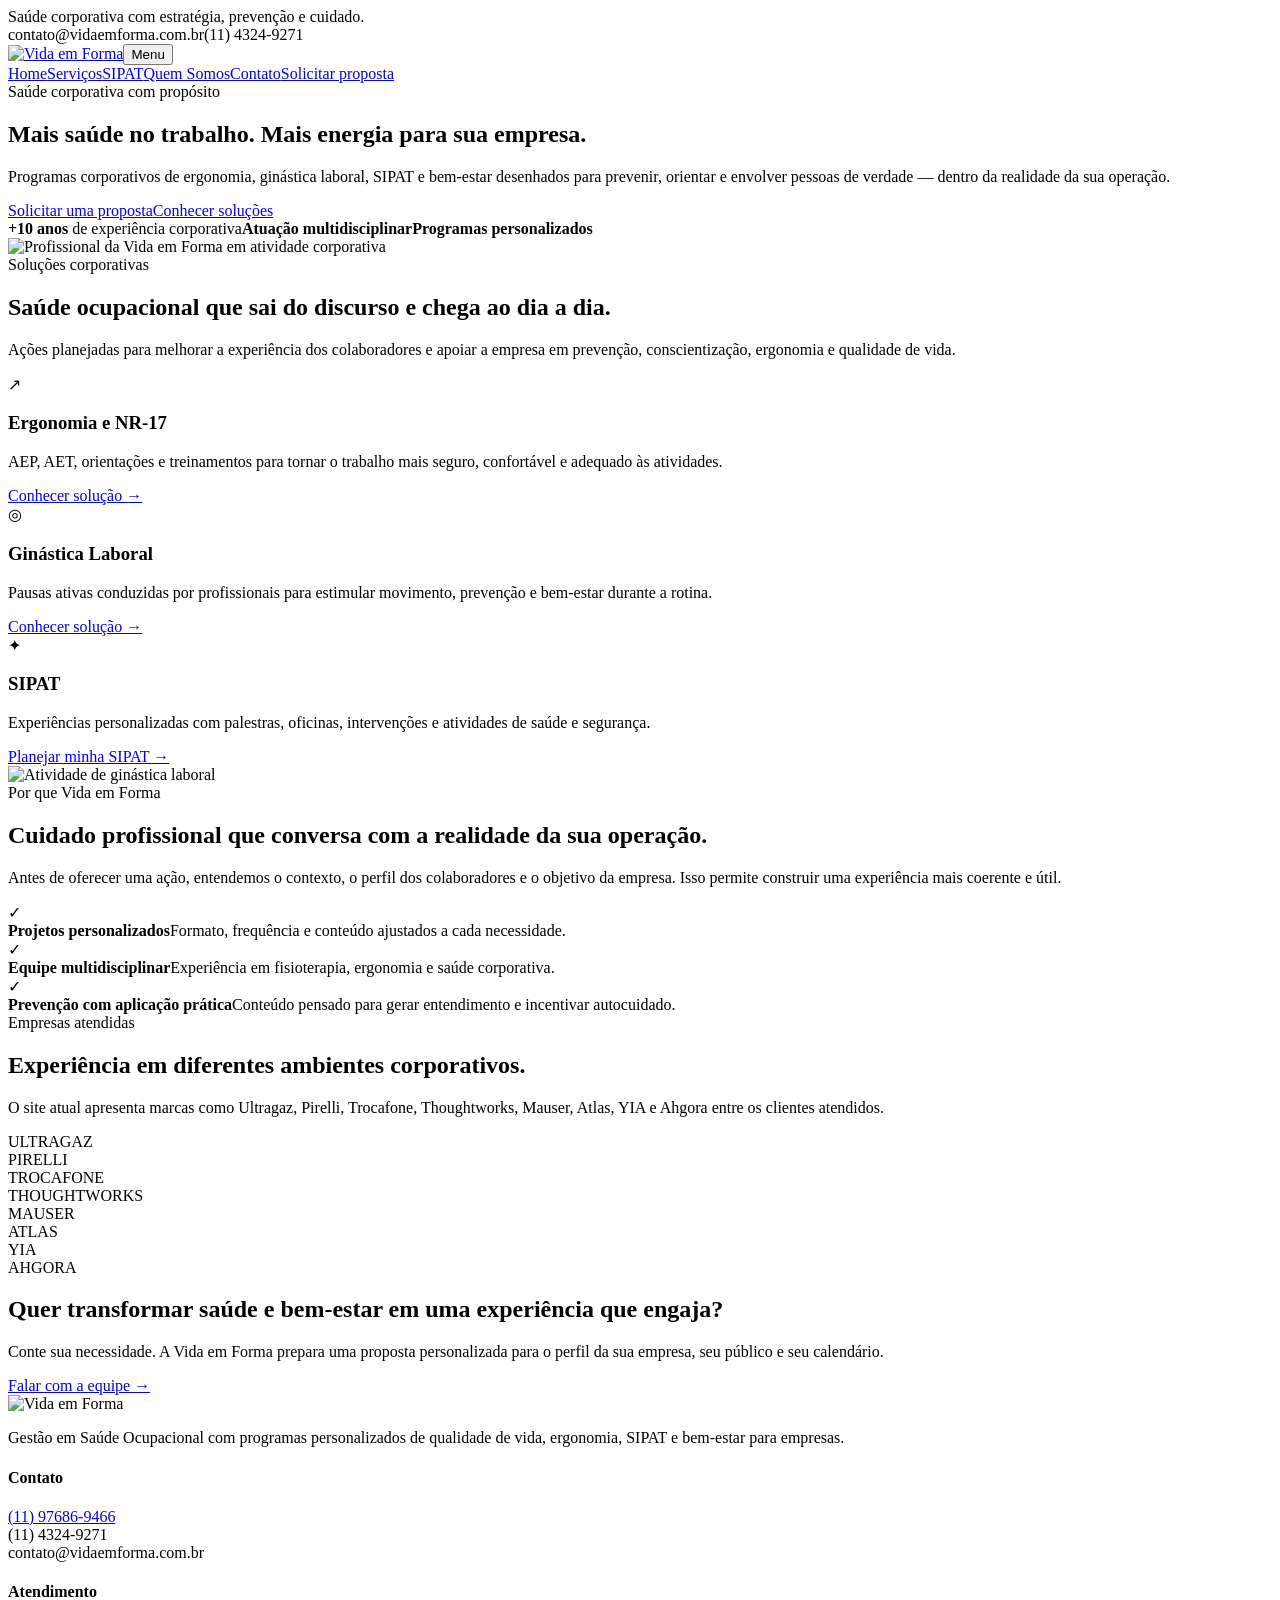
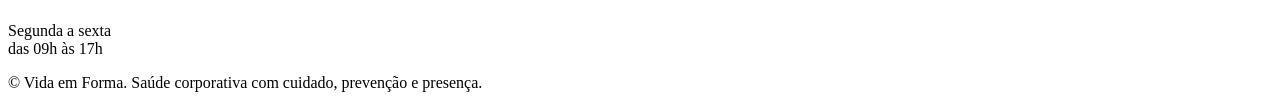
==== index.html @ 84b09868 "Add files via upload" ====
<!doctype html><html lang="pt-BR"><head><meta charset="utf-8"><meta name="viewport" content="width=device-width,initial-scale=1"><title>Vida em Forma | Saúde, Ergonomia e Bem-estar Corporativo</title><meta name="description" content="Soluções personalizadas de saúde ocupacional, ergonomia, ginástica laboral, SIPAT e bem-estar para empresas."><link rel="stylesheet" href="assets/styles.css"></head><body><div class="topbar"><div class="wrap"><span>Saúde corporativa com estratégia, prevenção e cuidado.</span><div class="mini"><span>contato@vidaemforma.com.br</span><span>(11) 4324-9271</span></div></div></div><header><div class="wrap"><nav><a class="brand" href="index.html"><img src="assets/logo.png" alt="Vida em Forma"></a><button class="menuBtn" aria-label="Abrir menu">Menu</button><div class="navlinks"><a class="active" href="index.html">Home</a><a class="" href="servicos.html">Serviços</a><a class="" href="sipat.html">SIPAT</a><a class="" href="quem-somos.html">Quem Somos</a><a class="" href="contato.html">Contato</a><a class="btn primary" href="https://wa.me/5511976869466" target="_blank">Solicitar proposta</a></div></nav></div></header><main><section class="page-hero"><div class="wrap hero-grid"><div><span class="eyebrow">Saúde corporativa com propósito</span><h1>Mais saúde no trabalho. <span>Mais energia para sua empresa.</span></h1><p class="lead">Programas corporativos de ergonomia, ginástica laboral, SIPAT e bem-estar desenhados para prevenir, orientar e envolver pessoas de verdade — dentro da realidade da sua operação.</p><div class="actions"><a class="btn primary" href="contato.html">Solicitar uma proposta</a><a class="btn ghost" href="servicos.html">Conhecer soluções</a></div><div class="proof"><span><b>+10 anos</b> de experiência corporativa</span><span><b>Atuação multidisciplinar</b></span><span><b>Programas personalizados</b></span></div></div><img class="hero-image" src="assets/hero.webp" alt="Profissional da Vida em Forma em atividade corporativa"></div></section>
<section class="section"><div class="wrap"><div class="section-head"><span class="kicker">Soluções corporativas</span><h2>Saúde ocupacional que sai do discurso e chega ao dia a dia.</h2><p class="muted">Ações planejadas para melhorar a experiência dos colaboradores e apoiar a empresa em prevenção, conscientização, ergonomia e qualidade de vida.</p></div><div class="cards"><div class="card"><div class="icon">↗</div><h3>Ergonomia e NR-17</h3><p>AEP, AET, orientações e treinamentos para tornar o trabalho mais seguro, confortável e adequado às atividades.</p><a class="link" href="servicos.html#ergonomia">Conhecer solução →</a></div><div class="card"><div class="icon">◎</div><h3>Ginástica Laboral</h3><p>Pausas ativas conduzidas por profissionais para estimular movimento, prevenção e bem-estar durante a rotina.</p><a class="link" href="servicos.html#laboral">Conhecer solução →</a></div><div class="card"><div class="icon">✦</div><h3>SIPAT</h3><p>Experiências personalizadas com palestras, oficinas, intervenções e atividades de saúde e segurança.</p><a class="link" href="sipat.html">Planejar minha SIPAT →</a></div></div></div></section>
<section class="section soft"><div class="wrap split"><img src="assets/laboral.webp" alt="Atividade de ginástica laboral"><div><span class="kicker">Por que Vida em Forma</span><h2>Cuidado profissional que conversa com a realidade da sua operação.</h2><p class="muted">Antes de oferecer uma ação, entendemos o contexto, o perfil dos colaboradores e o objetivo da empresa. Isso permite construir uma experiência mais coerente e útil.</p><div class="list"><div class="item"><div class="check">✓</div><div><b>Projetos personalizados</b><span>Formato, frequência e conteúdo ajustados a cada necessidade.</span></div></div><div class="item"><div class="check">✓</div><div><b>Equipe multidisciplinar</b><span>Experiência em fisioterapia, ergonomia e saúde corporativa.</span></div></div><div class="item"><div class="check">✓</div><div><b>Prevenção com aplicação prática</b><span>Conteúdo pensado para gerar entendimento e incentivar autocuidado.</span></div></div></div></div></div></section>
<section class="section"><div class="wrap"><div class="section-head center"><span class="kicker">Empresas atendidas</span><h2>Experiência em diferentes ambientes corporativos.</h2><p class="muted">O site atual apresenta marcas como Ultragaz, Pirelli, Trocafone, Thoughtworks, Mauser, Atlas, YIA e Ahgora entre os clientes atendidos.</p></div><div class="client-grid"><div class="client">ULTRAGAZ</div><div class="client">PIRELLI</div><div class="client">TROCAFONE</div><div class="client">THOUGHTWORKS</div><div class="client">MAUSER</div><div class="client">ATLAS</div><div class="client">YIA</div><div class="client">AHGORA</div></div></div></section><section class="cta"><div class="wrap"><div class="cta-box"><div><h2>Quer transformar saúde e bem-estar em uma experiência que engaja?</h2><p>Conte sua necessidade. A Vida em Forma prepara uma proposta personalizada para o perfil da sua empresa, seu público e seu calendário.</p></div><a class="btn" href="https://wa.me/5511976869466" target="_blank">Falar com a equipe →</a></div></div></section></main><footer><div class="wrap"><div class="foot"><div><img src="assets/logo.png" alt="Vida em Forma"><p>Gestão em Saúde Ocupacional com programas personalizados de qualidade de vida, ergonomia, SIPAT e bem-estar para empresas.</p></div><div><h4>Contato</h4><p><a href="https://wa.me/5511976869466">(11) 97686-9466</a><br>(11) 4324-9271<br>contato@vidaemforma.com.br</p></div><div><h4>Atendimento</h4><p>Segunda a sexta<br>das 09h às 17h</p></div></div><div class="copyright">© Vida em Forma. Saúde corporativa com cuidado, prevenção e presença.</div></div></footer><script src="assets/site.js"></script></body></html>
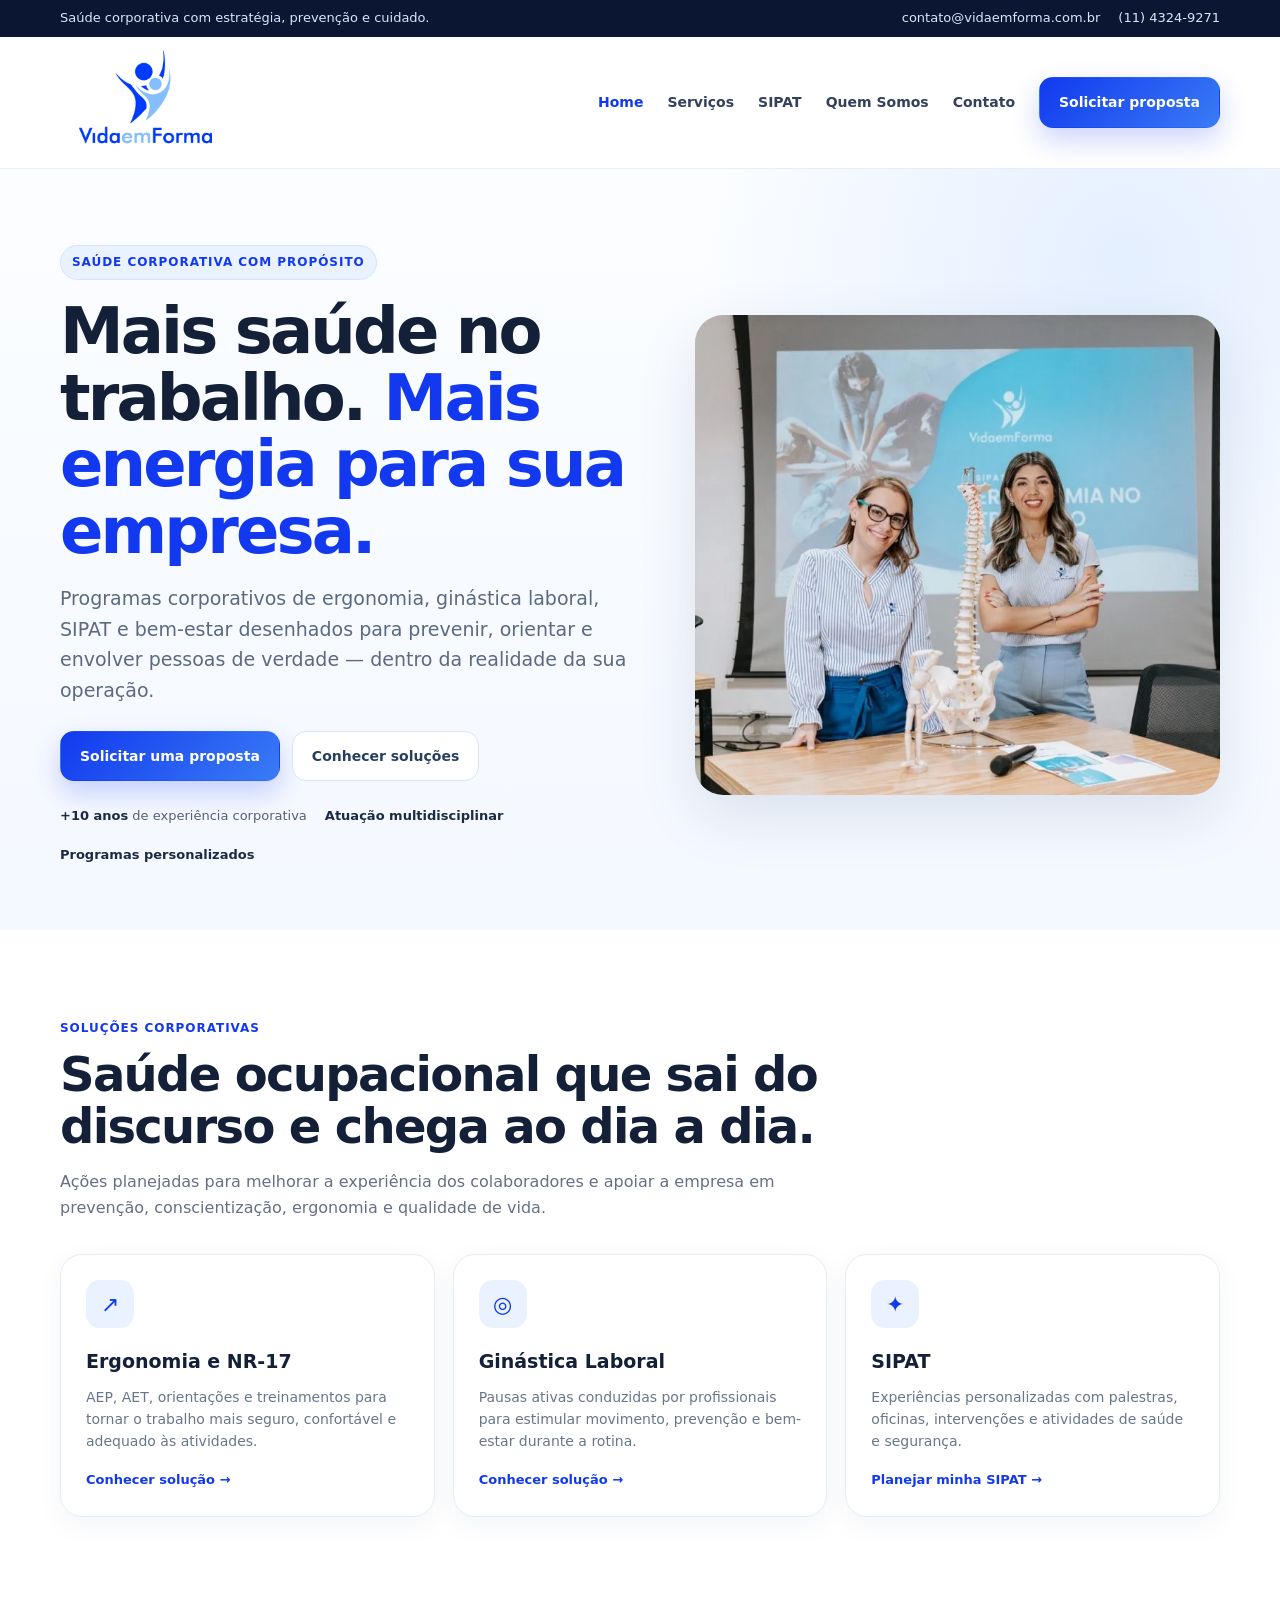
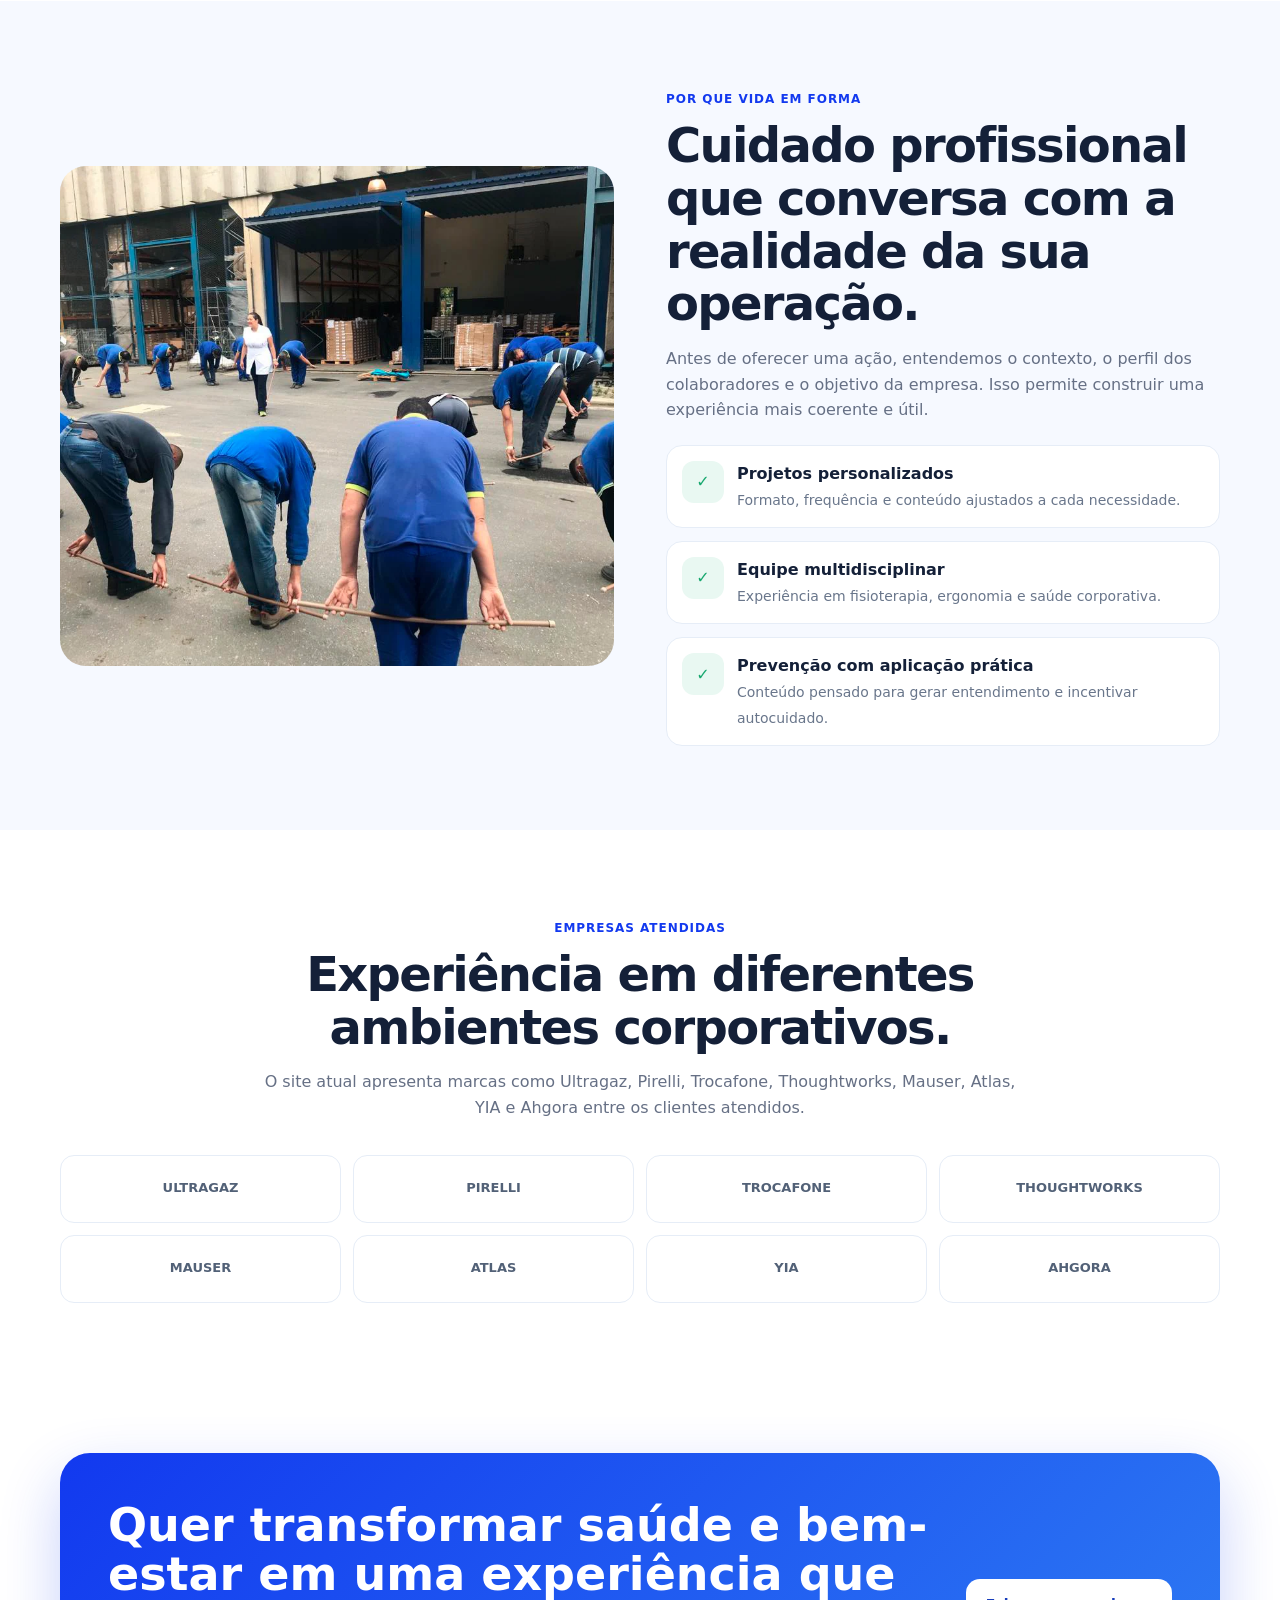
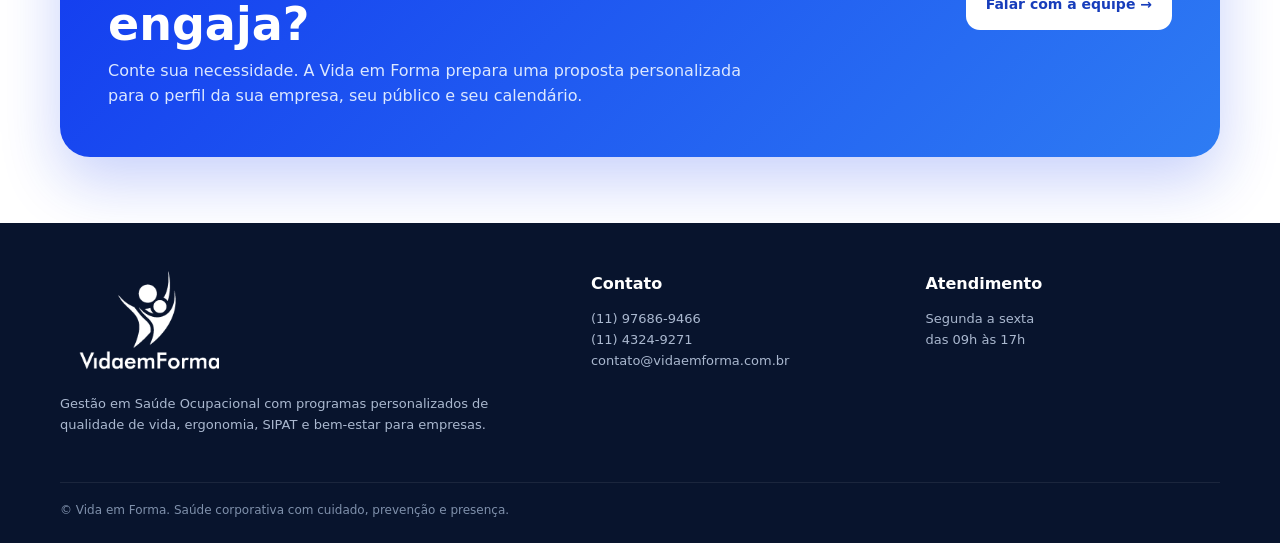
==== commit d93eaaac: "Add files via upload" ====
--- a/index.html
+++ b/index.html
@@ -1,4 +1,4 @@
-<!doctype html><html lang="pt-BR"><head><meta charset="utf-8"><meta name="viewport" content="width=device-width,initial-scale=1"><title>Vida em Forma | Saúde, Ergonomia e Bem-estar Corporativo</title><meta name="description" content="Soluções personalizadas de saúde ocupacional, ergonomia, ginástica laboral, SIPAT e bem-estar para empresas."><link rel="stylesheet" href="assets/styles.css"></head><body><div class="topbar"><div class="wrap"><span>Saúde corporativa com estratégia, prevenção e cuidado.</span><div class="mini"><span>contato@vidaemforma.com.br</span><span>(11) 4324-9271</span></div></div></div><header><div class="wrap"><nav><a class="brand" href="index.html"><img src="assets/logo.png" alt="Vida em Forma"></a><button class="menuBtn" aria-label="Abrir menu">Menu</button><div class="navlinks"><a class="active" href="index.html">Home</a><a class="" href="servicos.html">Serviços</a><a class="" href="sipat.html">SIPAT</a><a class="" href="quem-somos.html">Quem Somos</a><a class="" href="contato.html">Contato</a><a class="btn primary" href="https://wa.me/5511976869466" target="_blank">Solicitar proposta</a></div></nav></div></header><main><section class="page-hero"><div class="wrap hero-grid"><div><span class="eyebrow">Saúde corporativa com propósito</span><h1>Mais saúde no trabalho. <span>Mais energia para sua empresa.</span></h1><p class="lead">Programas corporativos de ergonomia, ginástica laboral, SIPAT e bem-estar desenhados para prevenir, orientar e envolver pessoas de verdade — dentro da realidade da sua operação.</p><div class="actions"><a class="btn primary" href="contato.html">Solicitar uma proposta</a><a class="btn ghost" href="servicos.html">Conhecer soluções</a></div><div class="proof"><span><b>+10 anos</b> de experiência corporativa</span><span><b>Atuação multidisciplinar</b></span><span><b>Programas personalizados</b></span></div></div><img class="hero-image" src="assets/hero.webp" alt="Profissional da Vida em Forma em atividade corporativa"></div></section>
+<!doctype html><html lang="pt-BR"><head><meta charset="utf-8"><meta name="viewport" content="width=device-width,initial-scale=1"><title>Vida em Forma | Saúde, Ergonomia e Bem-estar Corporativo</title><meta name="description" content="Soluções personalizadas de saúde ocupacional, ergonomia, ginástica laboral, SIPAT e bem-estar para empresas."><link rel="stylesheet" href="styles.css"></head><body><div class="topbar"><div class="wrap"><span>Saúde corporativa com estratégia, prevenção e cuidado.</span><div class="mini"><span>contato@vidaemforma.com.br</span><span>(11) 4324-9271</span></div></div></div><header><div class="wrap"><nav><a class="brand" href="index.html"><img src="logo.png" alt="Vida em Forma"></a><button class="menuBtn" aria-label="Abrir menu">Menu</button><div class="navlinks"><a class="active" href="index.html">Home</a><a class="" href="servicos.html">Serviços</a><a class="" href="sipat.html">SIPAT</a><a class="" href="quem-somos.html">Quem Somos</a><a class="" href="contato.html">Contato</a><a class="btn primary" href="https://wa.me/5511976869466" target="_blank">Solicitar proposta</a></div></nav></div></header><main><section class="page-hero"><div class="wrap hero-grid"><div><span class="eyebrow">Saúde corporativa com propósito</span><h1>Mais saúde no trabalho. <span>Mais energia para sua empresa.</span></h1><p class="lead">Programas corporativos de ergonomia, ginástica laboral, SIPAT e bem-estar desenhados para prevenir, orientar e envolver pessoas de verdade — dentro da realidade da sua operação.</p><div class="actions"><a class="btn primary" href="contato.html">Solicitar uma proposta</a><a class="btn ghost" href="servicos.html">Conhecer soluções</a></div><div class="proof"><span><b>+10 anos</b> de experiência corporativa</span><span><b>Atuação multidisciplinar</b></span><span><b>Programas personalizados</b></span></div></div><img class="hero-image" src="hero.webp" alt="Profissional da Vida em Forma em atividade corporativa"></div></section>
 <section class="section"><div class="wrap"><div class="section-head"><span class="kicker">Soluções corporativas</span><h2>Saúde ocupacional que sai do discurso e chega ao dia a dia.</h2><p class="muted">Ações planejadas para melhorar a experiência dos colaboradores e apoiar a empresa em prevenção, conscientização, ergonomia e qualidade de vida.</p></div><div class="cards"><div class="card"><div class="icon">↗</div><h3>Ergonomia e NR-17</h3><p>AEP, AET, orientações e treinamentos para tornar o trabalho mais seguro, confortável e adequado às atividades.</p><a class="link" href="servicos.html#ergonomia">Conhecer solução →</a></div><div class="card"><div class="icon">◎</div><h3>Ginástica Laboral</h3><p>Pausas ativas conduzidas por profissionais para estimular movimento, prevenção e bem-estar durante a rotina.</p><a class="link" href="servicos.html#laboral">Conhecer solução →</a></div><div class="card"><div class="icon">✦</div><h3>SIPAT</h3><p>Experiências personalizadas com palestras, oficinas, intervenções e atividades de saúde e segurança.</p><a class="link" href="sipat.html">Planejar minha SIPAT →</a></div></div></div></section>
-<section class="section soft"><div class="wrap split"><img src="assets/laboral.webp" alt="Atividade de ginástica laboral"><div><span class="kicker">Por que Vida em Forma</span><h2>Cuidado profissional que conversa com a realidade da sua operação.</h2><p class="muted">Antes de oferecer uma ação, entendemos o contexto, o perfil dos colaboradores e o objetivo da empresa. Isso permite construir uma experiência mais coerente e útil.</p><div class="list"><div class="item"><div class="check">✓</div><div><b>Projetos personalizados</b><span>Formato, frequência e conteúdo ajustados a cada necessidade.</span></div></div><div class="item"><div class="check">✓</div><div><b>Equipe multidisciplinar</b><span>Experiência em fisioterapia, ergonomia e saúde corporativa.</span></div></div><div class="item"><div class="check">✓</div><div><b>Prevenção com aplicação prática</b><span>Conteúdo pensado para gerar entendimento e incentivar autocuidado.</span></div></div></div></div></div></section>
-<section class="section"><div class="wrap"><div class="section-head center"><span class="kicker">Empresas atendidas</span><h2>Experiência em diferentes ambientes corporativos.</h2><p class="muted">O site atual apresenta marcas como Ultragaz, Pirelli, Trocafone, Thoughtworks, Mauser, Atlas, YIA e Ahgora entre os clientes atendidos.</p></div><div class="client-grid"><div class="client">ULTRAGAZ</div><div class="client">PIRELLI</div><div class="client">TROCAFONE</div><div class="client">THOUGHTWORKS</div><div class="client">MAUSER</div><div class="client">ATLAS</div><div class="client">YIA</div><div class="client">AHGORA</div></div></div></section><section class="cta"><div class="wrap"><div class="cta-box"><div><h2>Quer transformar saúde e bem-estar em uma experiência que engaja?</h2><p>Conte sua necessidade. A Vida em Forma prepara uma proposta personalizada para o perfil da sua empresa, seu público e seu calendário.</p></div><a class="btn" href="https://wa.me/5511976869466" target="_blank">Falar com a equipe →</a></div></div></section></main><footer><div class="wrap"><div class="foot"><div><img src="assets/logo.png" alt="Vida em Forma"><p>Gestão em Saúde Ocupacional com programas personalizados de qualidade de vida, ergonomia, SIPAT e bem-estar para empresas.</p></div><div><h4>Contato</h4><p><a href="https://wa.me/5511976869466">(11) 97686-9466</a><br>(11) 4324-9271<br>contato@vidaemforma.com.br</p></div><div><h4>Atendimento</h4><p>Segunda a sexta<br>das 09h às 17h</p></div></div><div class="copyright">© Vida em Forma. Saúde corporativa com cuidado, prevenção e presença.</div></div></footer><script src="assets/site.js"></script></body></html>+<section class="section soft"><div class="wrap split"><img src="laboral.webp" alt="Atividade de ginástica laboral"><div><span class="kicker">Por que Vida em Forma</span><h2>Cuidado profissional que conversa com a realidade da sua operação.</h2><p class="muted">Antes de oferecer uma ação, entendemos o contexto, o perfil dos colaboradores e o objetivo da empresa. Isso permite construir uma experiência mais coerente e útil.</p><div class="list"><div class="item"><div class="check">✓</div><div><b>Projetos personalizados</b><span>Formato, frequência e conteúdo ajustados a cada necessidade.</span></div></div><div class="item"><div class="check">✓</div><div><b>Equipe multidisciplinar</b><span>Experiência em fisioterapia, ergonomia e saúde corporativa.</span></div></div><div class="item"><div class="check">✓</div><div><b>Prevenção com aplicação prática</b><span>Conteúdo pensado para gerar entendimento e incentivar autocuidado.</span></div></div></div></div></div></section>
+<section class="section"><div class="wrap"><div class="section-head center"><span class="kicker">Empresas atendidas</span><h2>Experiência em diferentes ambientes corporativos.</h2><p class="muted">O site atual apresenta marcas como Ultragaz, Pirelli, Trocafone, Thoughtworks, Mauser, Atlas, YIA e Ahgora entre os clientes atendidos.</p></div><div class="client-grid"><div class="client">ULTRAGAZ</div><div class="client">PIRELLI</div><div class="client">TROCAFONE</div><div class="client">THOUGHTWORKS</div><div class="client">MAUSER</div><div class="client">ATLAS</div><div class="client">YIA</div><div class="client">AHGORA</div></div></div></section><section class="cta"><div class="wrap"><div class="cta-box"><div><h2>Quer transformar saúde e bem-estar em uma experiência que engaja?</h2><p>Conte sua necessidade. A Vida em Forma prepara uma proposta personalizada para o perfil da sua empresa, seu público e seu calendário.</p></div><a class="btn" href="https://wa.me/5511976869466" target="_blank">Falar com a equipe →</a></div></div></section></main><footer><div class="wrap"><div class="foot"><div><img src="logo.png" alt="Vida em Forma"><p>Gestão em Saúde Ocupacional com programas personalizados de qualidade de vida, ergonomia, SIPAT e bem-estar para empresas.</p></div><div><h4>Contato</h4><p><a href="https://wa.me/5511976869466">(11) 97686-9466</a><br>(11) 4324-9271<br>contato@vidaemforma.com.br</p></div><div><h4>Atendimento</h4><p>Segunda a sexta<br>das 09h às 17h</p></div></div><div class="copyright">© Vida em Forma. Saúde corporativa com cuidado, prevenção e presença.</div></div></footer><script src="site.js"></script></body></html>
--- a/styles.css
+++ b/styles.css
@@ -0,0 +1,5 @@
+
+:root{--navy:#0b1732;--blue:#1239ef;--blue2:#397cf5;--ink:#142038;--muted:#667085;--line:#e6edf7;--soft:#f6f9ff;--green:#18a86f;--shadow:0 20px 60px rgba(24,54,110,.12)}
+*{box-sizing:border-box}html{scroll-behavior:smooth}body{margin:0;font-family:Inter,ui-sans-serif,system-ui,-apple-system,BlinkMacSystemFont,"Segoe UI",sans-serif;color:var(--ink);line-height:1.6;background:#fff}a{text-decoration:none;color:inherit}img{max-width:100%;display:block}.wrap{width:min(1160px,92vw);margin:auto}.topbar{background:var(--navy);color:#dce5f6;font-size:13px}.topbar .wrap{display:flex;justify-content:space-between;align-items:center;padding:8px 0;gap:20px}.topbar .mini{display:flex;gap:18px;flex-wrap:wrap}header{position:sticky;top:0;z-index:50;background:rgba(255,255,255,.95);backdrop-filter:blur(12px);border-bottom:1px solid rgba(230,237,247,.92)}nav{display:flex;align-items:center;justify-content:space-between;gap:28px;padding:13px 0}.brand img{width:170px}.navlinks{display:flex;gap:24px;align-items:center;font-size:14px;font-weight:700;color:#33415c}.navlinks a:hover,.navlinks a.active{color:var(--blue)}.btn{display:inline-flex;align-items:center;justify-content:center;gap:8px;padding:13px 19px;border-radius:14px;font-weight:800;font-size:14px;border:1px solid transparent;transition:.2s ease}.btn.primary{background:linear-gradient(135deg,var(--blue),var(--blue2));color:#fff;box-shadow:0 12px 28px rgba(18,57,239,.22)}.btn.primary:hover{transform:translateY(-2px)}.btn.ghost{border-color:#d9e3f2;background:#fff;color:#27405f}.menuBtn{display:none;border:1px solid #dce5f4;background:#fff;border-radius:12px;padding:10px 12px;font-weight:800}.page-hero{padding:76px 0 64px;background:radial-gradient(circle at 88% 12%,#e4efff 0,transparent 32%),linear-gradient(180deg,#fbfdff,#f4f8ff)}.hero-grid{display:grid;grid-template-columns:1.05fr .95fr;gap:54px;align-items:center}.hero-image{height:480px;width:100%;object-fit:cover;border-radius:28px;box-shadow:var(--shadow)}.eyebrow,.kicker{color:var(--blue);font-weight:850;text-transform:uppercase;letter-spacing:.08em;font-size:12px}.eyebrow{display:inline-flex;padding:7px 11px;border:1px solid #d4e3ff;background:#eaf2ff;border-radius:999px}.page-hero h1{font-size:clamp(42px,5vw,66px);line-height:1.04;letter-spacing:-.045em;margin:18px 0}.page-hero h1 span{color:var(--blue)}.lead{font-size:19px;color:#5c6a80;max-width:680px}.actions{display:flex;gap:12px;flex-wrap:wrap;margin-top:26px}.proof{display:flex;gap:18px;flex-wrap:wrap;margin-top:25px;color:#526176;font-size:13px}.proof b{color:#1c2b44}.section{padding:84px 0}.section.soft{background:var(--soft)}.section.dark{background:var(--navy);color:#fff}.section.dark .muted{color:#bcc9de}.section-head{max-width:760px;margin-bottom:34px}.section-head.center{text-align:center;margin-left:auto;margin-right:auto}.section h2{font-size:clamp(31px,4vw,48px);line-height:1.1;letter-spacing:-.035em;margin:8px 0 12px}.muted{color:var(--muted)}.cards{display:grid;grid-template-columns:repeat(3,1fr);gap:18px}.card{border:1px solid var(--line);border-radius:22px;padding:25px;background:#fff;box-shadow:0 8px 28px rgba(28,59,112,.05)}.card .icon{width:48px;height:48px;display:grid;place-items:center;border-radius:14px;background:#eaf2ff;color:var(--blue);font-size:22px;margin-bottom:18px}.card h3{margin:0 0 9px;font-size:19px}.card p{margin:0;color:#69768b;font-size:14px}.card .link{display:inline-block;margin-top:17px;color:var(--blue);font-weight:800;font-size:13px}.split{display:grid;grid-template-columns:1fr 1fr;gap:52px;align-items:center}.split img{height:500px;width:100%;object-fit:cover;border-radius:26px}.list{display:grid;gap:13px;margin-top:22px}.item{display:grid;grid-template-columns:42px 1fr;gap:13px;padding:15px;border-radius:16px;background:#fff;border:1px solid var(--line)}.item .check{width:42px;height:42px;border-radius:12px;background:#e9f8f2;color:var(--green);display:grid;place-items:center;font-weight:900}.item b{display:block}.item span{font-size:14px;color:#69768b}.dark .item{background:rgba(255,255,255,.06);border-color:rgba(255,255,255,.1)}.dark .item span{color:#c3cee0}.stats{display:grid;grid-template-columns:repeat(3,1fr);gap:16px;margin-top:28px}.stat{padding:22px;border-radius:18px;background:#fff;border:1px solid var(--line)}.stat strong{font-size:28px;color:var(--blue);display:block}.stat span{font-size:13px;color:#6d798d}.process{display:grid;grid-template-columns:repeat(4,1fr);gap:15px}.step{padding:22px;border:1px solid var(--line);border-radius:20px;background:#fff}.step .n{width:36px;height:36px;border-radius:50%;display:grid;place-items:center;background:var(--blue);color:#fff;font-weight:900;margin-bottom:14px}.step h3{font-size:17px;margin:0 0 6px}.step p{font-size:14px;color:#69768b;margin:0}.leaders{display:grid;grid-template-columns:1fr 1fr;gap:20px}.leader{display:grid;grid-template-columns:110px 1fr;gap:20px;align-items:center;padding:22px;border:1px solid var(--line);border-radius:22px;background:#fff}.leader img{width:110px;height:110px;border-radius:50%;object-fit:cover}.leader h3{margin:0 0 5px}.leader p{font-size:14px;color:#69768b;margin:0}.cta{padding:66px 0}.cta-box{background:linear-gradient(135deg,#1239ef,#2e7cf3);color:#fff;border-radius:30px;padding:48px;display:flex;justify-content:space-between;align-items:center;gap:32px;box-shadow:0 24px 60px rgba(18,57,239,.23)}.cta-box h2{margin:0 0 8px;font-size:clamp(30px,4vw,46px);line-height:1.08}.cta-box p{margin:0;color:#dce8ff;max-width:650px}.cta-box .btn{background:#fff;color:#173dbb;white-space:nowrap}.contact-grid{display:grid;grid-template-columns:.85fr 1.15fr;gap:35px}.contact-card{padding:30px;border:1px solid var(--line);border-radius:24px;background:#fff}.contact-card h3{margin-top:0}.contact-lines{display:grid;gap:14px}.contact-line{padding:14px 0;border-bottom:1px solid var(--line)}.contact-line:last-child{border-bottom:0}.form{display:grid;grid-template-columns:1fr 1fr;gap:14px}.form label{font-size:13px;font-weight:800;color:#47566e}.form input,.form select,.form textarea{width:100%;margin-top:6px;padding:13px 14px;border-radius:12px;border:1px solid #d8e2f0;font:inherit}.form .full{grid-column:1/-1}.form textarea{min-height:130px;resize:vertical}.note{font-size:12px;color:#7b8799}.client-grid{display:grid;grid-template-columns:repeat(4,1fr);gap:12px}.client{height:68px;display:flex;align-items:center;justify-content:center;border:1px solid var(--line);border-radius:14px;background:#fff;font-weight:850;color:#526177;font-size:13px}footer{background:#08142d;color:#c4cee0;padding:48px 0 22px}.foot{display:grid;grid-template-columns:1.25fr .75fr .75fr;gap:40px}.foot img{width:178px;filter:brightness(0) invert(1)}footer h4{color:#fff;margin:0 0 10px}footer p,footer a{font-size:13px;color:#aab8cf}.copyright{border-top:1px solid rgba(255,255,255,.08);margin-top:34px;padding-top:18px;font-size:12px;color:#7f90ab}
+@media(max-width:920px){.navlinks{display:none}.menuBtn{display:block}.navlinks.open{position:absolute;display:grid;left:4vw;right:4vw;top:70px;background:#fff;border:1px solid var(--line);border-radius:18px;padding:18px;box-shadow:var(--shadow)}.hero-grid,.split,.contact-grid{grid-template-columns:1fr}.hero-image,.split img{height:390px}.cards{grid-template-columns:1fr 1fr}.process{grid-template-columns:1fr 1fr}.leaders{grid-template-columns:1fr}.cta-box{flex-direction:column;align-items:flex-start}.client-grid{grid-template-columns:repeat(2,1fr)}}
+@media(max-width:600px){.topbar .wrap{justify-content:center}.topbar .mini span:first-child{display:none}.brand img{width:150px}.page-hero{padding:42px 0 52px}.page-hero h1{font-size:42px}.lead{font-size:17px}.hero-image{height:320px}.section{padding:62px 0}.cards,.process,.stats,.form{grid-template-columns:1fr}.form .full{grid-column:auto}.leader{grid-template-columns:78px 1fr}.leader img{width:78px;height:78px}.cta-box{padding:32px 24px}.foot{grid-template-columns:1fr}.client-grid{grid-template-columns:1fr 1fr}}
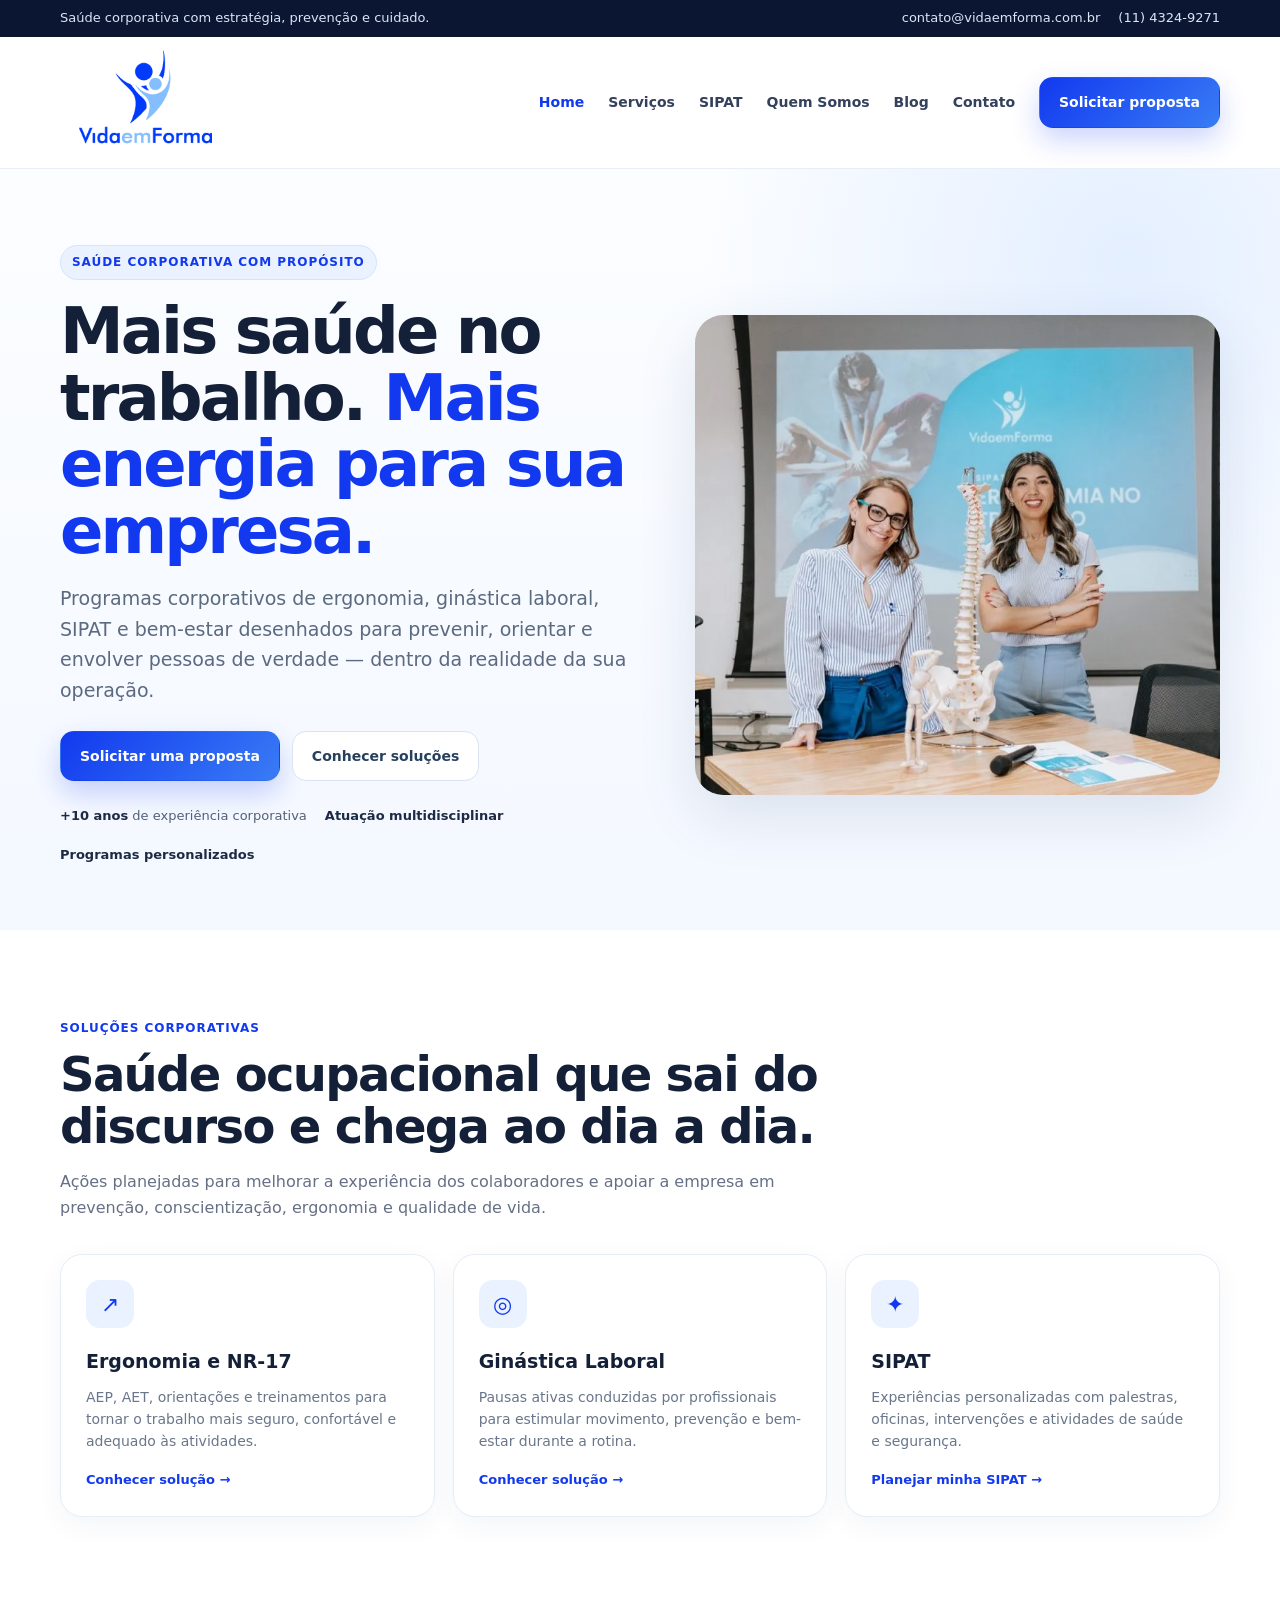
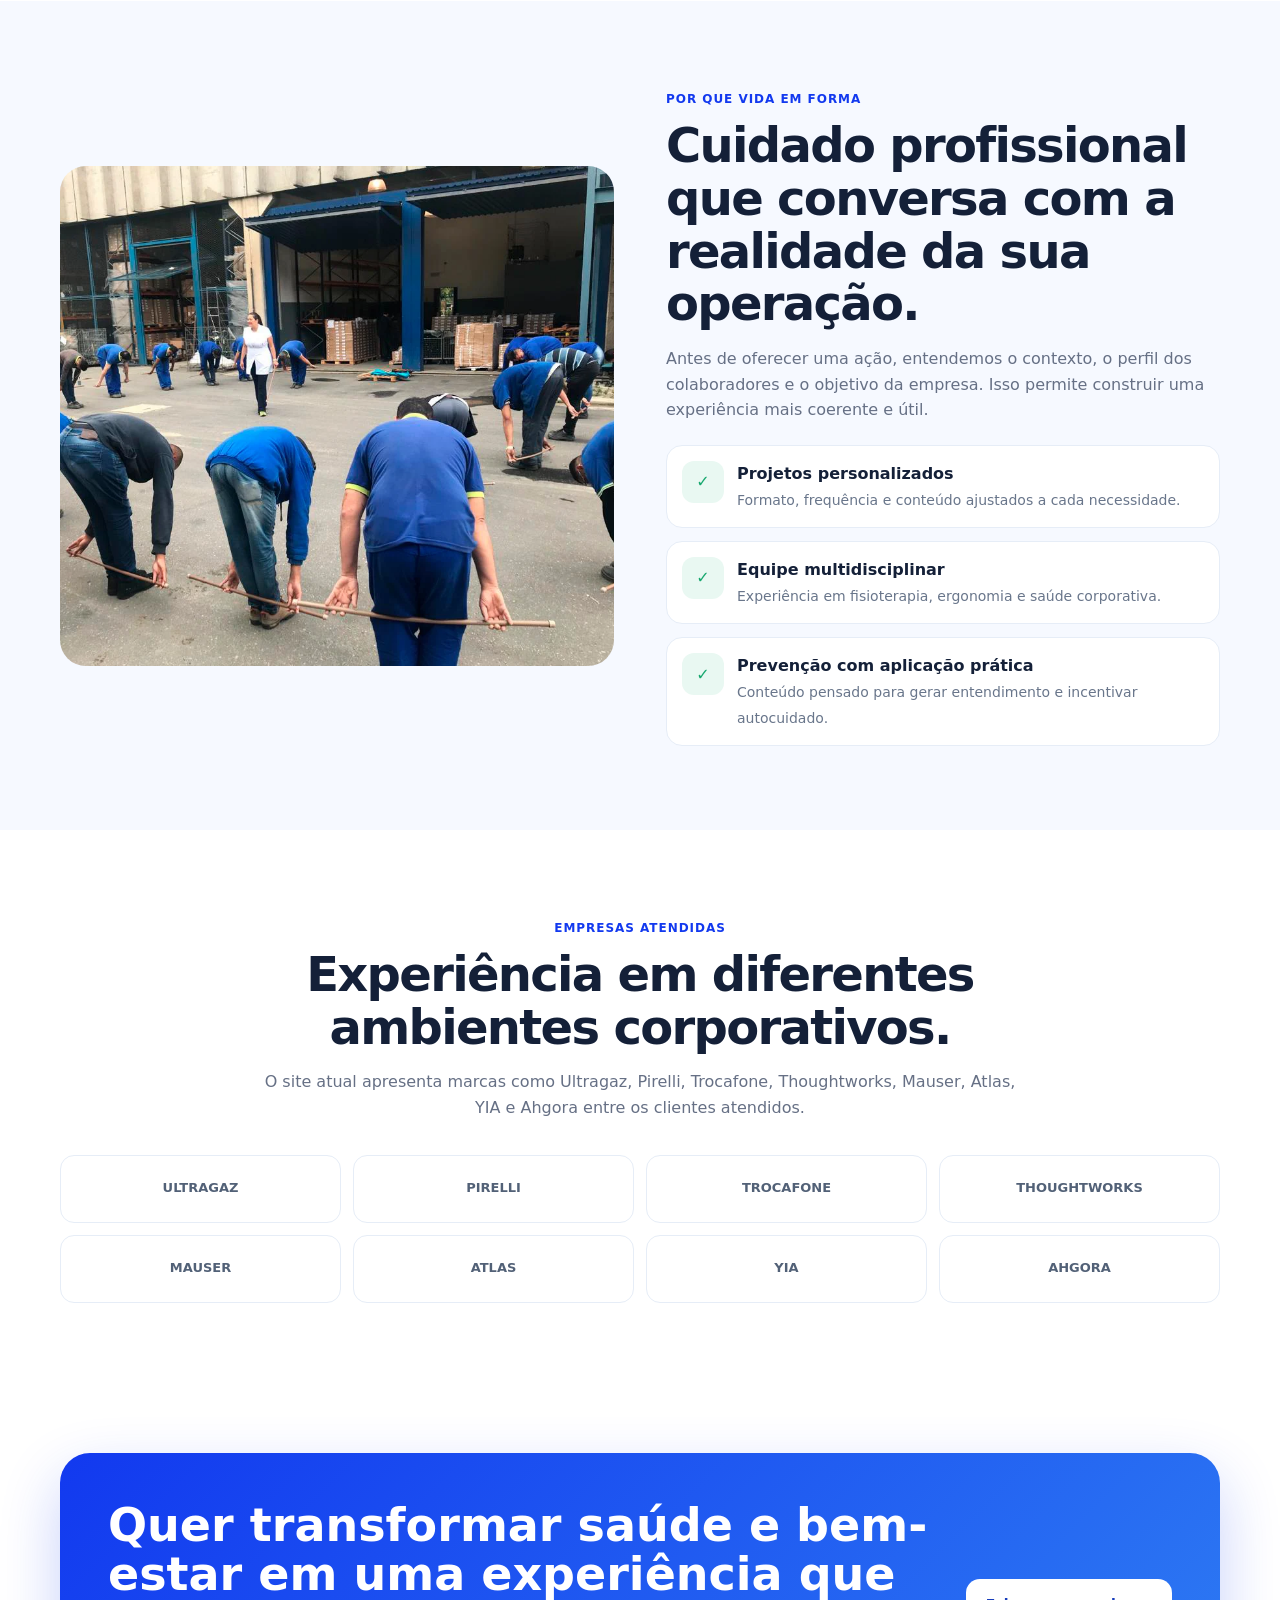
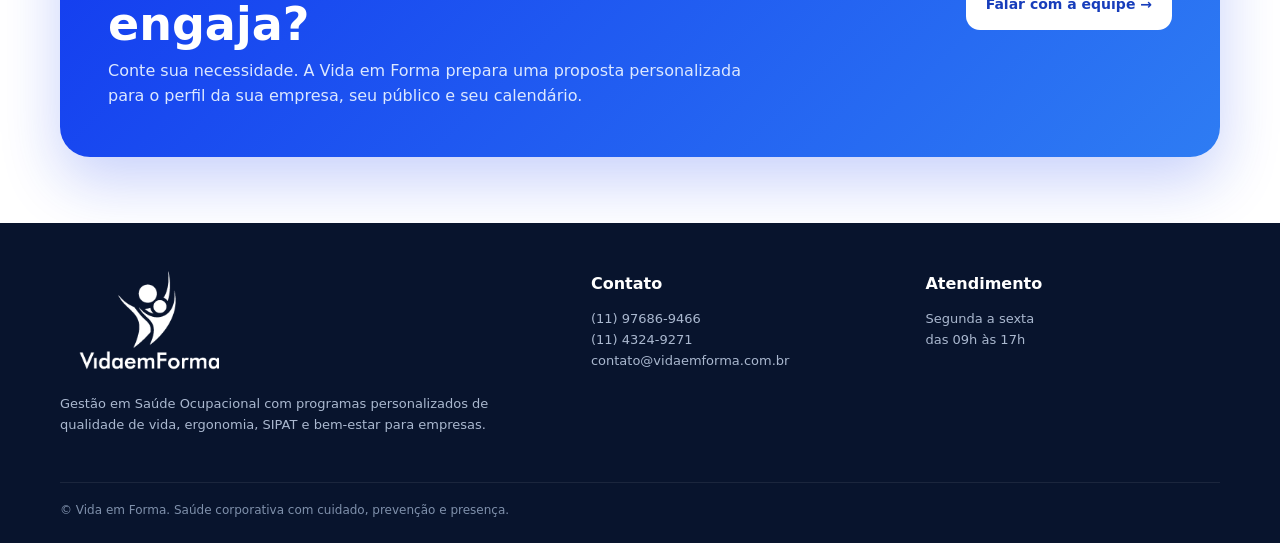
==== commit 2654c4a2: "Update index.html" ====
--- a/index.html
+++ b/index.html
@@ -1,4 +1,4 @@
-<!doctype html><html lang="pt-BR"><head><meta charset="utf-8"><meta name="viewport" content="width=device-width,initial-scale=1"><title>Vida em Forma | Saúde, Ergonomia e Bem-estar Corporativo</title><meta name="description" content="Soluções personalizadas de saúde ocupacional, ergonomia, ginástica laboral, SIPAT e bem-estar para empresas."><link rel="stylesheet" href="styles.css"></head><body><div class="topbar"><div class="wrap"><span>Saúde corporativa com estratégia, prevenção e cuidado.</span><div class="mini"><span>contato@vidaemforma.com.br</span><span>(11) 4324-9271</span></div></div></div><header><div class="wrap"><nav><a class="brand" href="index.html"><img src="logo.png" alt="Vida em Forma"></a><button class="menuBtn" aria-label="Abrir menu">Menu</button><div class="navlinks"><a class="active" href="index.html">Home</a><a class="" href="servicos.html">Serviços</a><a class="" href="sipat.html">SIPAT</a><a class="" href="quem-somos.html">Quem Somos</a><a class="" href="contato.html">Contato</a><a class="btn primary" href="https://wa.me/5511976869466" target="_blank">Solicitar proposta</a></div></nav></div></header><main><section class="page-hero"><div class="wrap hero-grid"><div><span class="eyebrow">Saúde corporativa com propósito</span><h1>Mais saúde no trabalho. <span>Mais energia para sua empresa.</span></h1><p class="lead">Programas corporativos de ergonomia, ginástica laboral, SIPAT e bem-estar desenhados para prevenir, orientar e envolver pessoas de verdade — dentro da realidade da sua operação.</p><div class="actions"><a class="btn primary" href="contato.html">Solicitar uma proposta</a><a class="btn ghost" href="servicos.html">Conhecer soluções</a></div><div class="proof"><span><b>+10 anos</b> de experiência corporativa</span><span><b>Atuação multidisciplinar</b></span><span><b>Programas personalizados</b></span></div></div><img class="hero-image" src="hero.webp" alt="Profissional da Vida em Forma em atividade corporativa"></div></section>
+<!doctype html><html lang="pt-BR"><head><meta charset="utf-8"><meta name="viewport" content="width=device-width,initial-scale=1"><title>Vida em Forma | Saúde, Ergonomia e Bem-estar Corporativo</title><meta name="description" content="Soluções personalizadas de saúde ocupacional, ergonomia, ginástica laboral, SIPAT e bem-estar para empresas."><link rel="stylesheet" href="styles.css"></head><body><div class="topbar"><div class="wrap"><span>Saúde corporativa com estratégia, prevenção e cuidado.</span><div class="mini"><span>contato@vidaemforma.com.br</span><span>(11) 4324-9271</span></div></div></div><header><div class="wrap"><nav><a class="brand" href="index.html"><img src="logo.png" alt="Vida em Forma"></a><button class="menuBtn" aria-label="Abrir menu">Menu</button><div class="navlinks"><a class="active" href="index.html">Home</a><a class="" href="servicos.html">Serviços</a><a class="" href="sipat.html">SIPAT</a><a class="" href="quem-somos.html">Quem Somos</a><a class="" href="amamentacao-prevencao-doencas-infancia.html">Blog</a><a class="" href="contato.html">Contato</a><a class="btn primary" href="https://wa.me/5511976869466" target="_blank">Solicitar proposta</a></div></nav></div></header><main><section class="page-hero"><div class="wrap hero-grid"><div><span class="eyebrow">Saúde corporativa com propósito</span><h1>Mais saúde no trabalho. <span>Mais energia para sua empresa.</span></h1><p class="lead">Programas corporativos de ergonomia, ginástica laboral, SIPAT e bem-estar desenhados para prevenir, orientar e envolver pessoas de verdade — dentro da realidade da sua operação.</p><div class="actions"><a class="btn primary" href="contato.html">Solicitar uma proposta</a><a class="btn ghost" href="servicos.html">Conhecer soluções</a></div><div class="proof"><span><b>+10 anos</b> de experiência corporativa</span><span><b>Atuação multidisciplinar</b></span><span><b>Programas personalizados</b></span></div></div><img class="hero-image" src="hero.webp" alt="Profissional da Vida em Forma em atividade corporativa"></div></section>
 <section class="section"><div class="wrap"><div class="section-head"><span class="kicker">Soluções corporativas</span><h2>Saúde ocupacional que sai do discurso e chega ao dia a dia.</h2><p class="muted">Ações planejadas para melhorar a experiência dos colaboradores e apoiar a empresa em prevenção, conscientização, ergonomia e qualidade de vida.</p></div><div class="cards"><div class="card"><div class="icon">↗</div><h3>Ergonomia e NR-17</h3><p>AEP, AET, orientações e treinamentos para tornar o trabalho mais seguro, confortável e adequado às atividades.</p><a class="link" href="servicos.html#ergonomia">Conhecer solução →</a></div><div class="card"><div class="icon">◎</div><h3>Ginástica Laboral</h3><p>Pausas ativas conduzidas por profissionais para estimular movimento, prevenção e bem-estar durante a rotina.</p><a class="link" href="servicos.html#laboral">Conhecer solução →</a></div><div class="card"><div class="icon">✦</div><h3>SIPAT</h3><p>Experiências personalizadas com palestras, oficinas, intervenções e atividades de saúde e segurança.</p><a class="link" href="sipat.html">Planejar minha SIPAT →</a></div></div></div></section>
 <section class="section soft"><div class="wrap split"><img src="laboral.webp" alt="Atividade de ginástica laboral"><div><span class="kicker">Por que Vida em Forma</span><h2>Cuidado profissional que conversa com a realidade da sua operação.</h2><p class="muted">Antes de oferecer uma ação, entendemos o contexto, o perfil dos colaboradores e o objetivo da empresa. Isso permite construir uma experiência mais coerente e útil.</p><div class="list"><div class="item"><div class="check">✓</div><div><b>Projetos personalizados</b><span>Formato, frequência e conteúdo ajustados a cada necessidade.</span></div></div><div class="item"><div class="check">✓</div><div><b>Equipe multidisciplinar</b><span>Experiência em fisioterapia, ergonomia e saúde corporativa.</span></div></div><div class="item"><div class="check">✓</div><div><b>Prevenção com aplicação prática</b><span>Conteúdo pensado para gerar entendimento e incentivar autocuidado.</span></div></div></div></div></div></section>
-<section class="section"><div class="wrap"><div class="section-head center"><span class="kicker">Empresas atendidas</span><h2>Experiência em diferentes ambientes corporativos.</h2><p class="muted">O site atual apresenta marcas como Ultragaz, Pirelli, Trocafone, Thoughtworks, Mauser, Atlas, YIA e Ahgora entre os clientes atendidos.</p></div><div class="client-grid"><div class="client">ULTRAGAZ</div><div class="client">PIRELLI</div><div class="client">TROCAFONE</div><div class="client">THOUGHTWORKS</div><div class="client">MAUSER</div><div class="client">ATLAS</div><div class="client">YIA</div><div class="client">AHGORA</div></div></div></section><section class="cta"><div class="wrap"><div class="cta-box"><div><h2>Quer transformar saúde e bem-estar em uma experiência que engaja?</h2><p>Conte sua necessidade. A Vida em Forma prepara uma proposta personalizada para o perfil da sua empresa, seu público e seu calendário.</p></div><a class="btn" href="https://wa.me/5511976869466" target="_blank">Falar com a equipe →</a></div></div></section></main><footer><div class="wrap"><div class="foot"><div><img src="logo.png" alt="Vida em Forma"><p>Gestão em Saúde Ocupacional com programas personalizados de qualidade de vida, ergonomia, SIPAT e bem-estar para empresas.</p></div><div><h4>Contato</h4><p><a href="https://wa.me/5511976869466">(11) 97686-9466</a><br>(11) 4324-9271<br>contato@vidaemforma.com.br</p></div><div><h4>Atendimento</h4><p>Segunda a sexta<br>das 09h às 17h</p></div></div><div class="copyright">© Vida em Forma. Saúde corporativa com cuidado, prevenção e presença.</div></div></footer><script src="site.js"></script></body></html>+<section class="section"><div class="wrap"><div class="section-head center"><span class="kicker">Empresas atendidas</span><h2>Experiência em diferentes ambientes corporativos.</h2><p class="muted">O site atual apresenta marcas como Ultragaz, Pirelli, Trocafone, Thoughtworks, Mauser, Atlas, YIA e Ahgora entre os clientes atendidos.</p></div><div class="client-grid"><div class="client">ULTRAGAZ</div><div class="client">PIRELLI</div><div class="client">TROCAFONE</div><div class="client">THOUGHTWORKS</div><div class="client">MAUSER</div><div class="client">ATLAS</div><div class="client">YIA</div><div class="client">AHGORA</div></div></div></section><section class="cta"><div class="wrap"><div class="cta-box"><div><h2>Quer transformar saúde e bem-estar em uma experiência que engaja?</h2><p>Conte sua necessidade. A Vida em Forma prepara uma proposta personalizada para o perfil da sua empresa, seu público e seu calendário.</p></div><a class="btn" href="https://wa.me/5511976869466" target="_blank">Falar com a equipe →</a></div></div></section></main><footer><div class="wrap"><div class="foot"><div><img src="logo.png" alt="Vida em Forma"><p>Gestão em Saúde Ocupacional com programas personalizados de qualidade de vida, ergonomia, SIPAT e bem-estar para empresas.</p></div><div><h4>Contato</h4><p><a href="https://wa.me/5511976869466">(11) 97686-9466</a><br>(11) 4324-9271<br>contato@vidaemforma.com.br</p></div><div><h4>Atendimento</h4><p>Segunda a sexta<br>das 09h às 17h</p></div></div><div class="copyright">© Vida em Forma. Saúde corporativa com cuidado, prevenção e presença.</div></div></footer><script src="site.js"></script></body></html>
